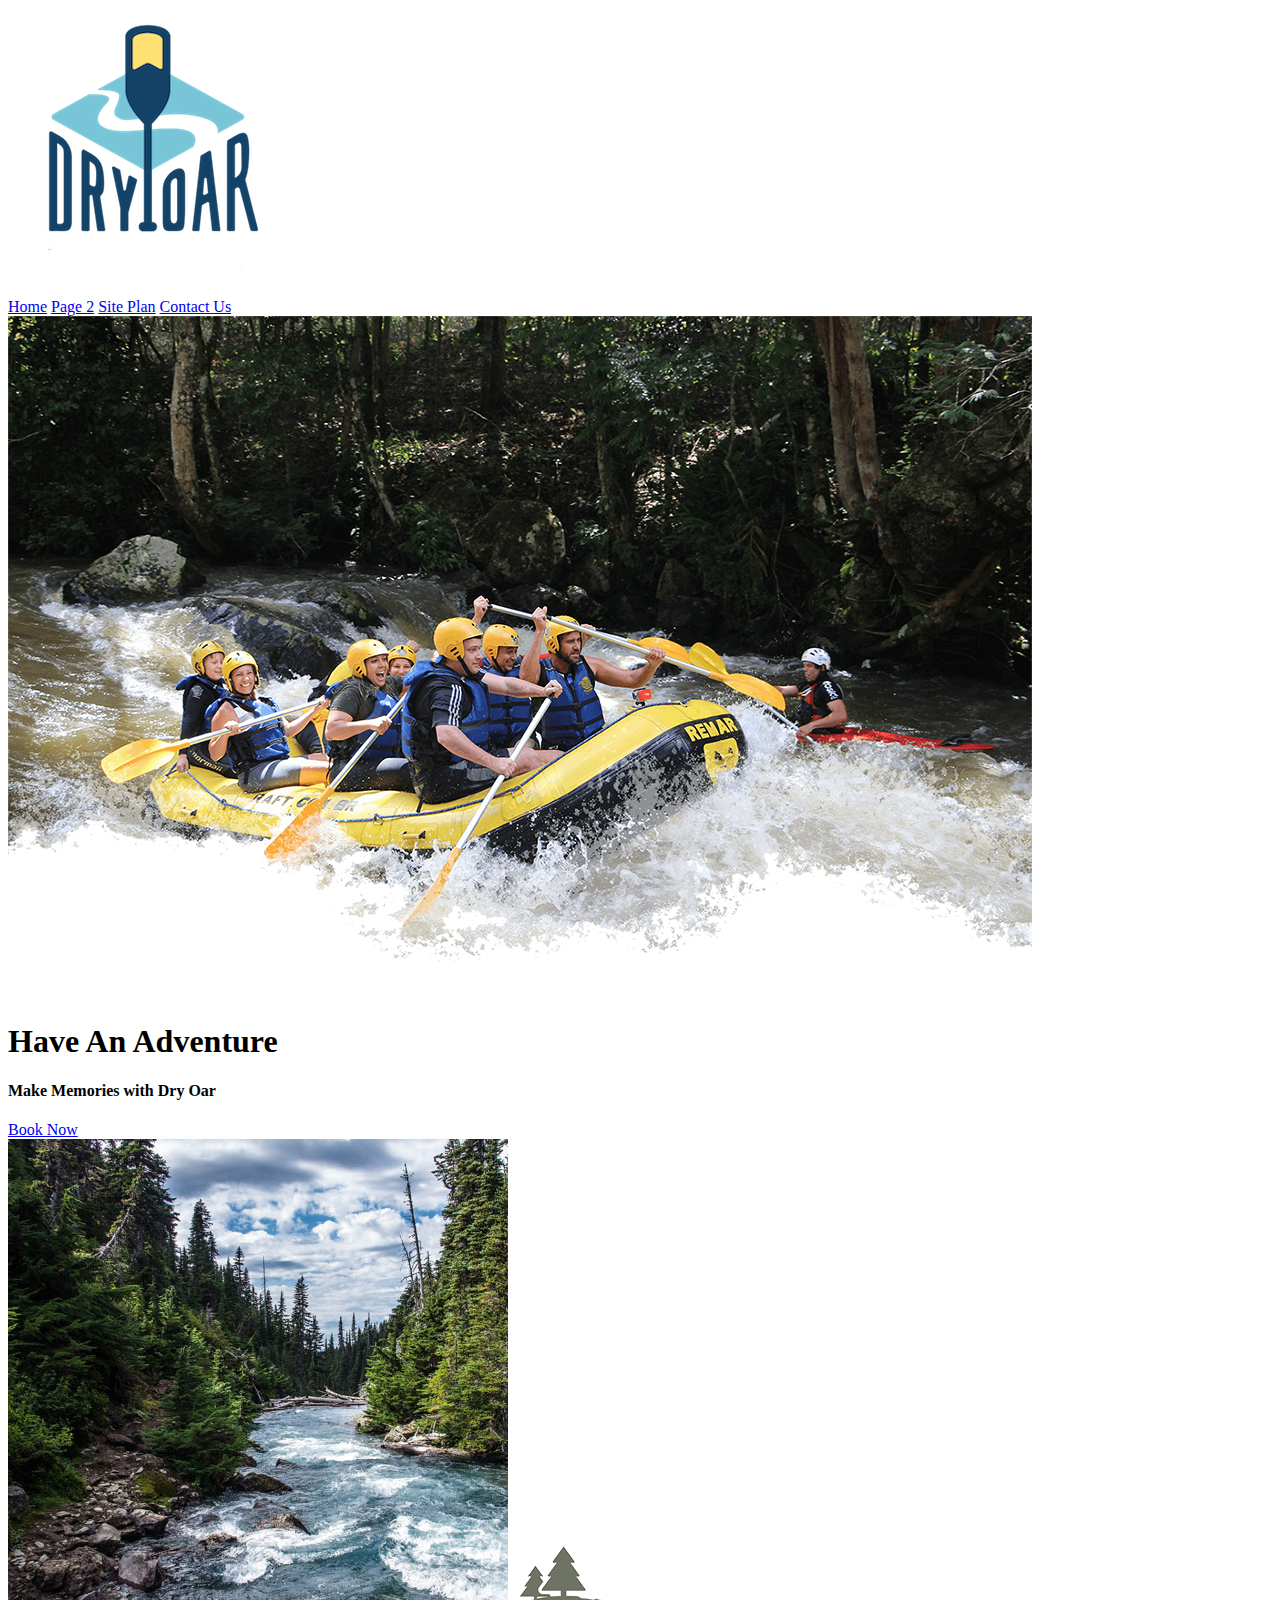
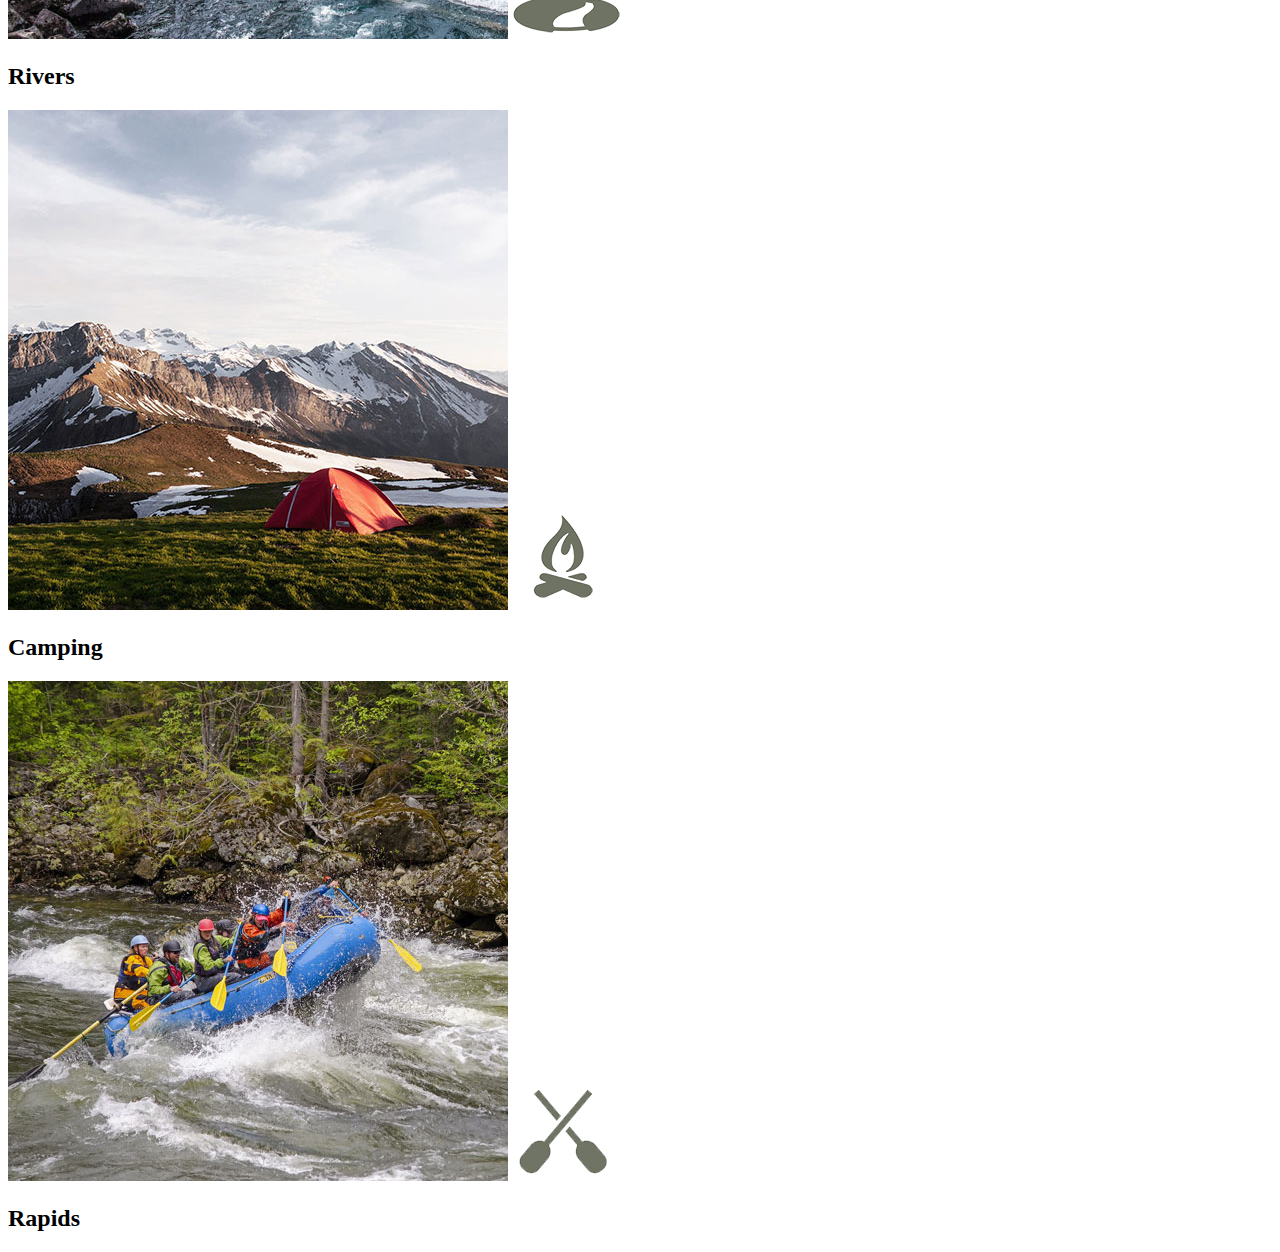
==== wwr/index.html @ 095ad3c3 "added photos" ====
<!DOCTYPE html>
<html lang="en">
<head>
    <meta charset="UTF-8">
    <meta http-equiv="X-UA-Compatible" content="IE=edge">
    <meta name="viewport" content="width=device-width, initial-scale=1.0">
    <title>Whitewater Rafting Vacations | Dry Oar | Home</title>
</head>
<body>
    <header>
        <a id="logo_link" href="index.html">
            <img class="logo" src="images/logo.png" alt="Dry Oar Logo">
        </a>
        <nav>
            <a href="index.html">Home</a>
            <a href="#">Page 2</a>
            <a href="site-plan-rafting.html">Site Plan</a>
            <a href="contactus.html">Contact Us</a>
        </nav>
    </header>
    <div id="hero">
        <div id="hero-box">
            <img id="hero-img" src="images/hero.png" alt="People enjoying white water rafting">
        </div>
        <section id="hero-msg">
            <h1 class="home-title">Have An Adventure</h1>
            <h4>Make Memories with Dry Oar </h4>
            <div class='button-box'>
                <a class='book' href="contactus.html">Book Now</a>
            </div>
        </section>
    </div>
    <main class="home-grid">
        <section class="rivers-card">
            <img class="card-img" src="images/rivers.jpg" alt="river in forest">
            <img class="icon" src="images/river_icon.png" alt="river icon">
            <h2>Rivers</h2>
        </section>
        <section class="camping-card">
            <img class="card-img" src="images/camping.jpg" alt="tent in mountains">
            <img class="icon" src="images/fire_icon.png" alt="fire icon">
            <h2>Camping</h2>
        </section>
        <section class="rapids-card">
            <img class="card-img" src="images/rapids.jpg" alt="rafting boat">
            <img class="icon" src="images/oars.png" alt="oars icon">
            <h2>Rapids</h2>
        </section>
    </main>       
</body>
</html>
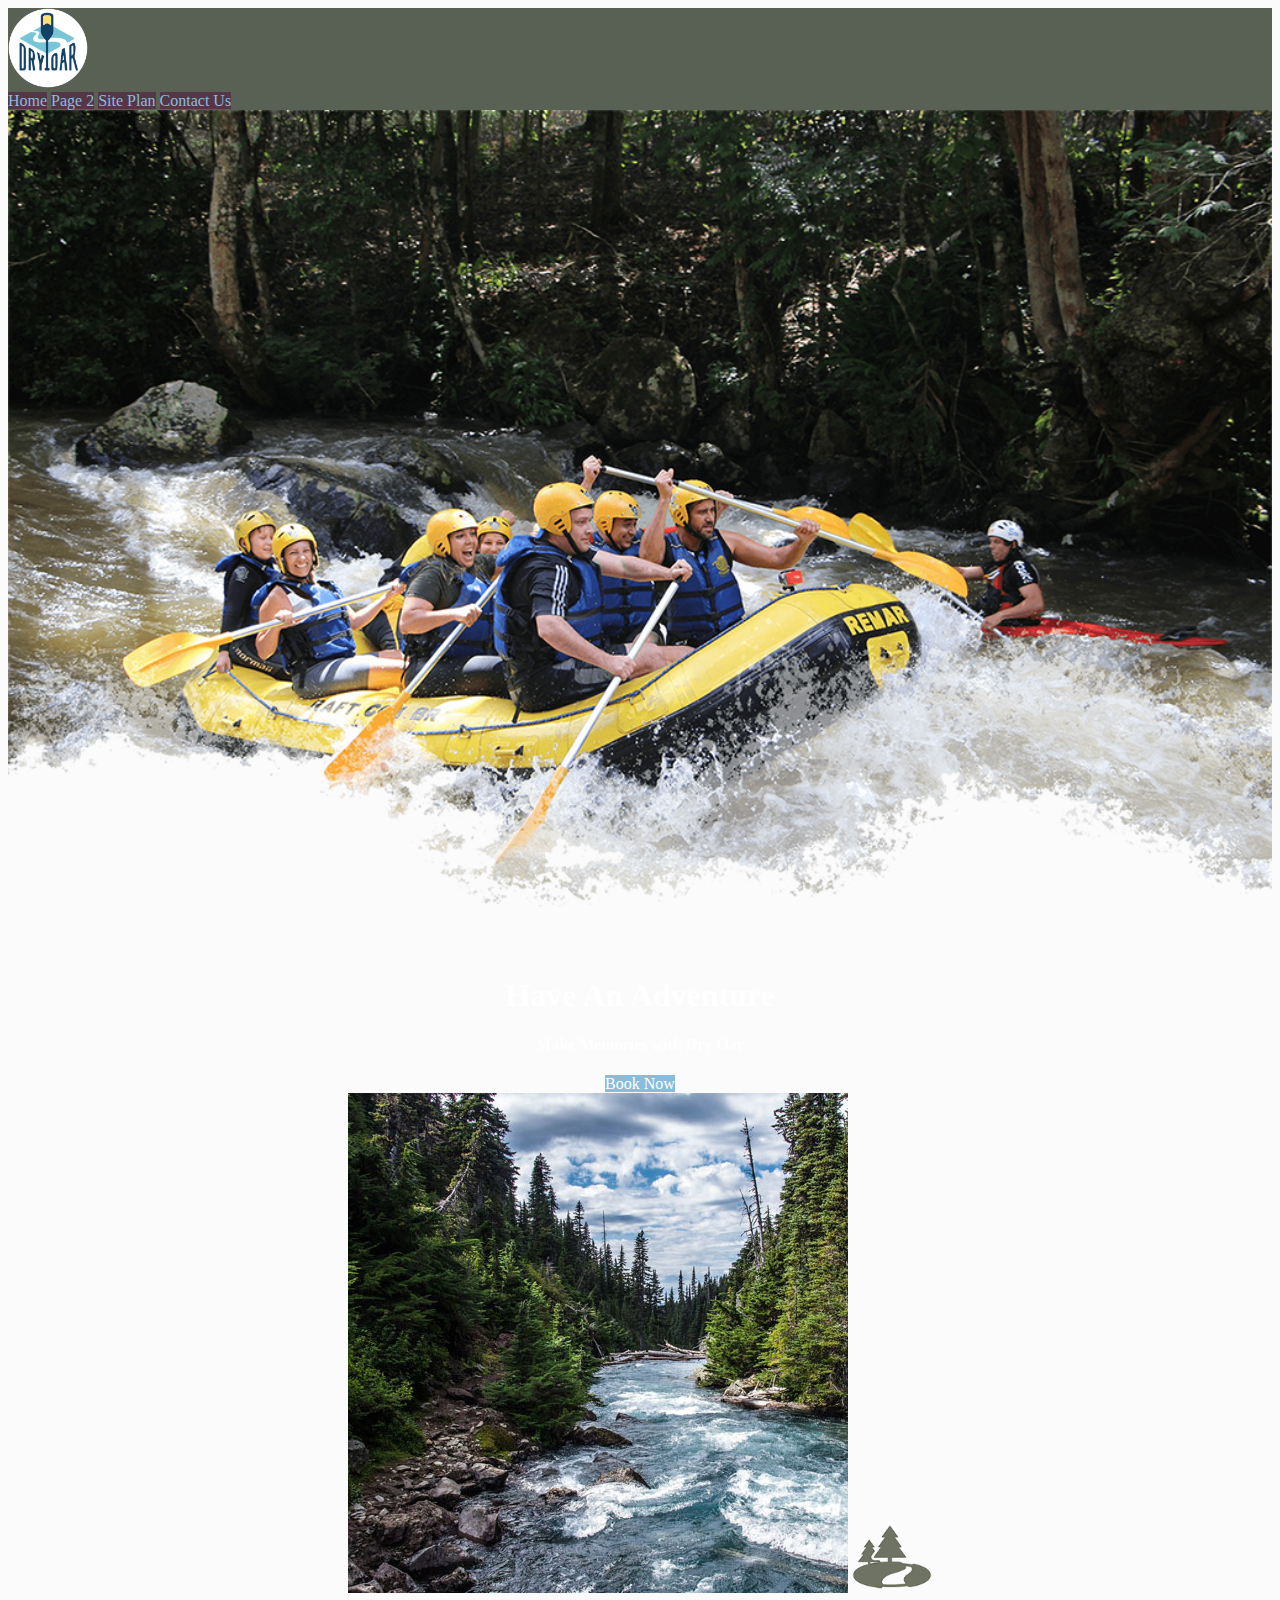
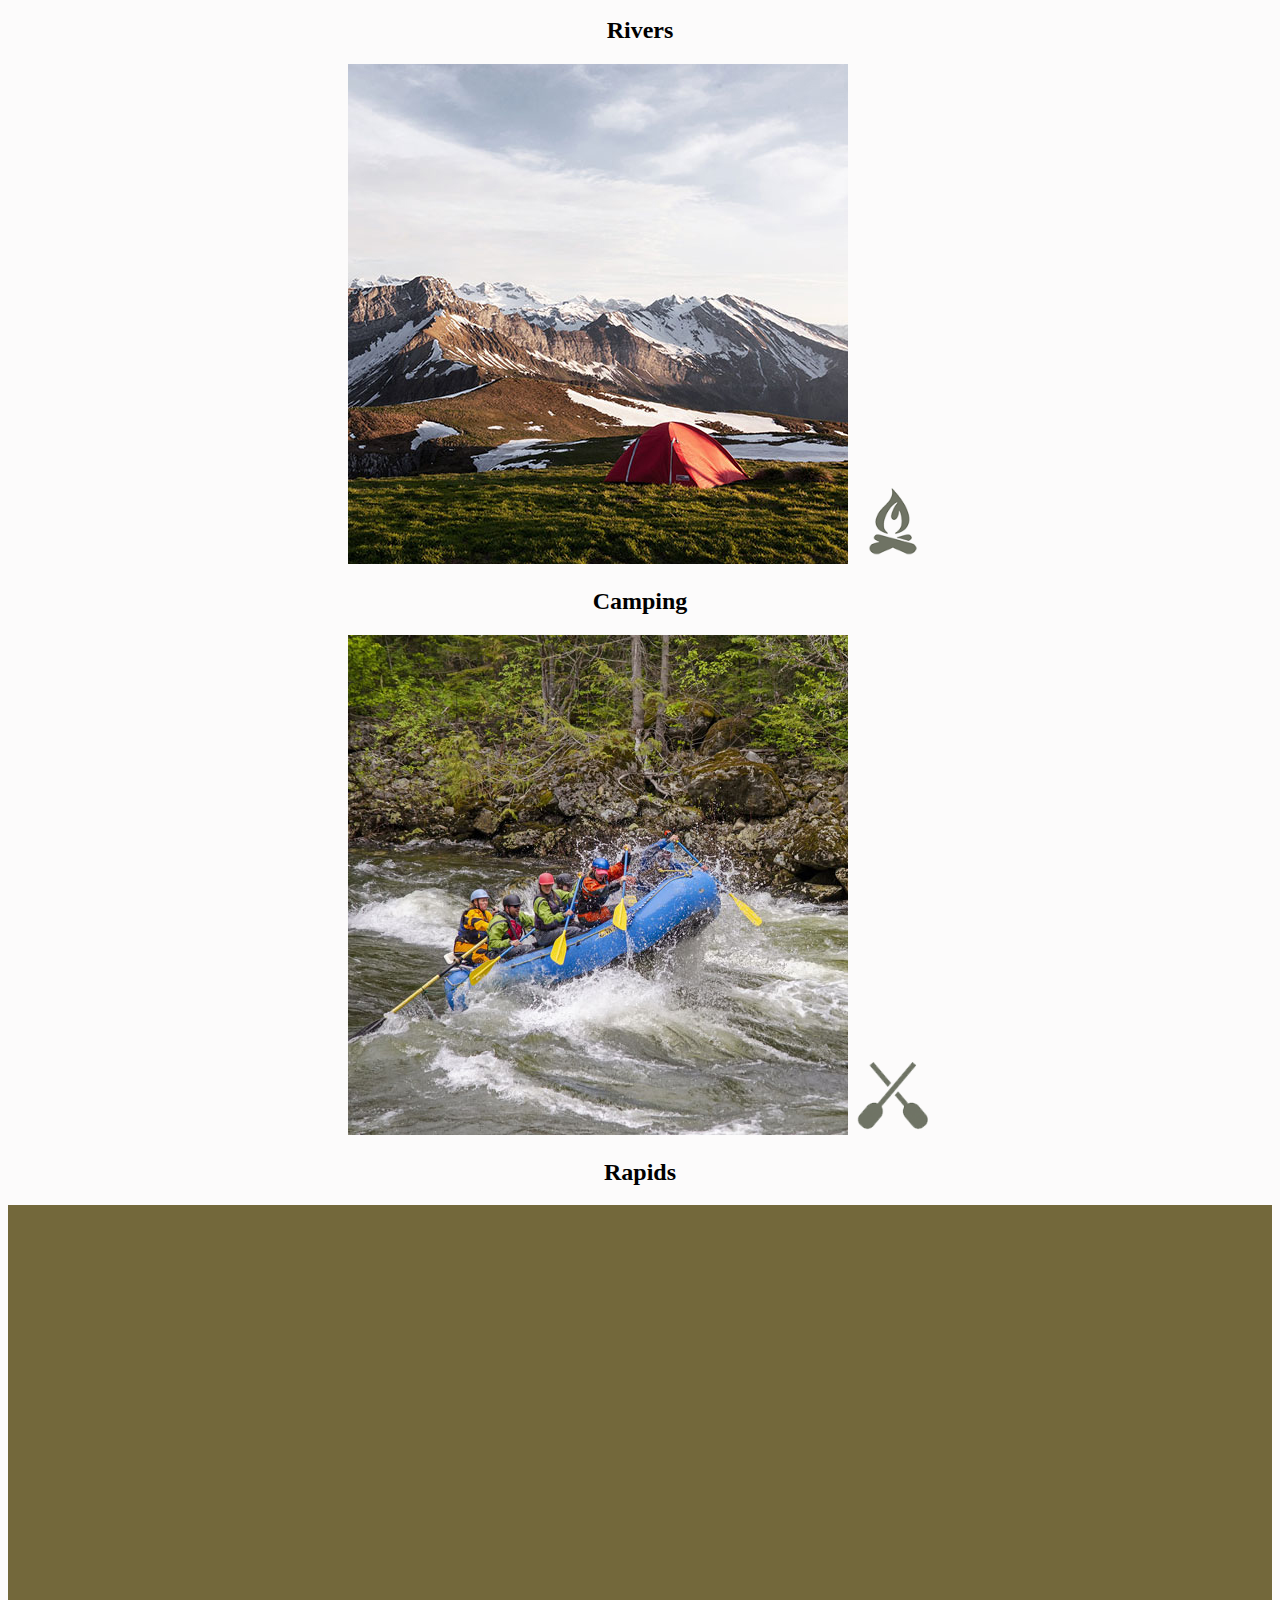
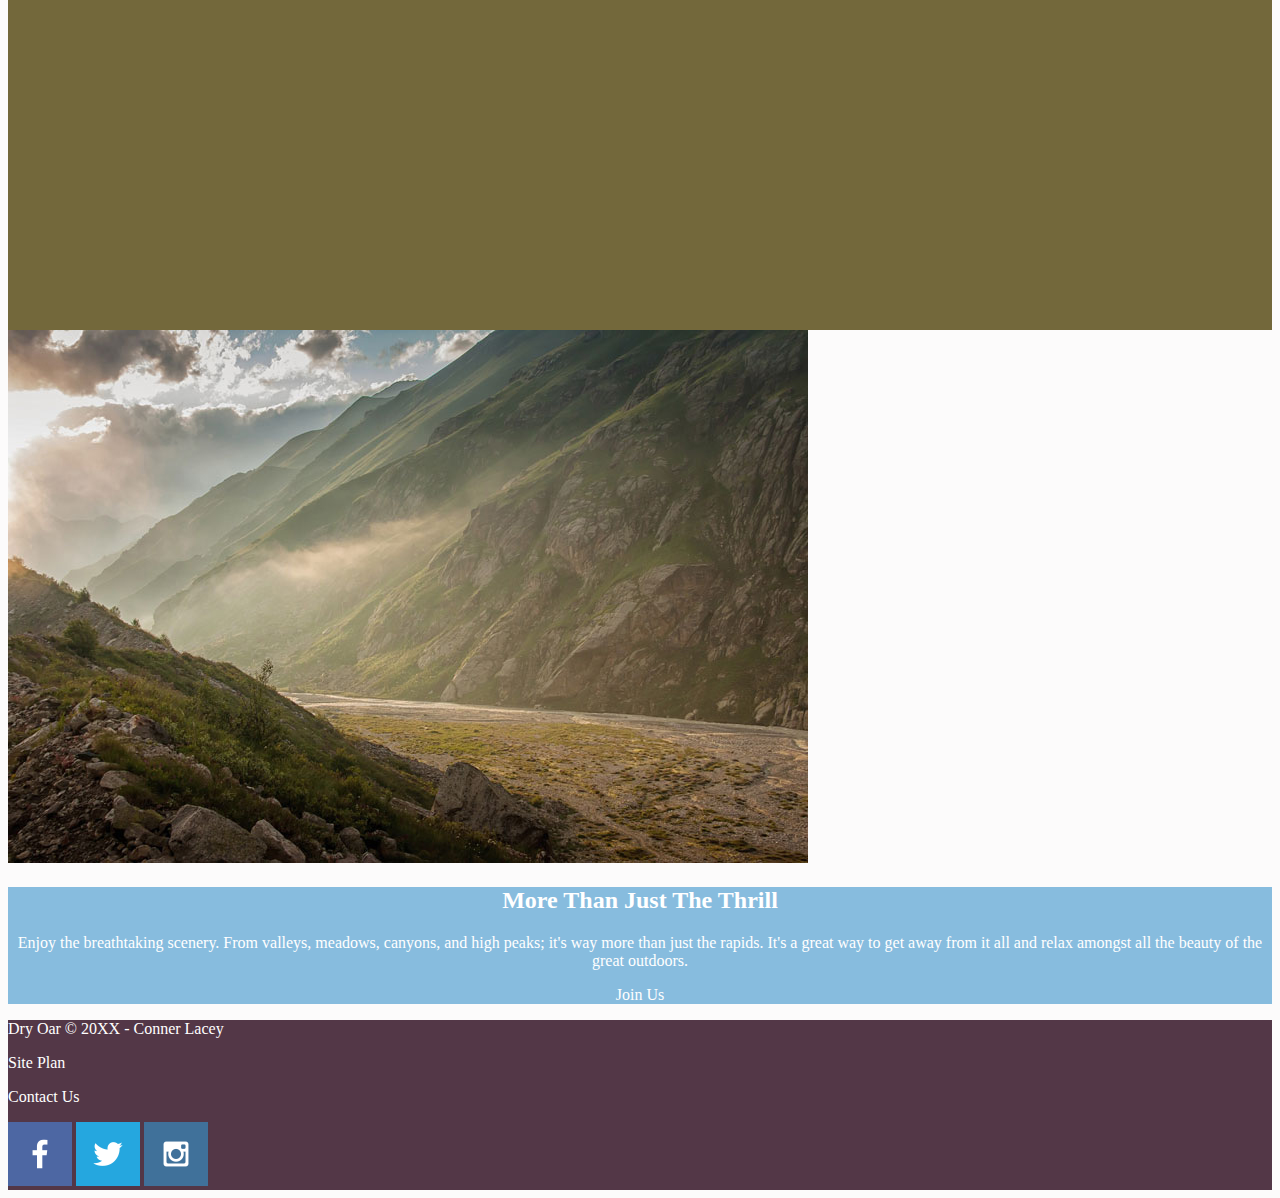
==== commit fda2396e: "week 4 assignment" ====
--- a/wwr/index.html
+++ b/wwr/index.html
@@ -4,48 +4,76 @@
     <meta charset="UTF-8">
     <meta http-equiv="X-UA-Compatible" content="IE=edge">
     <meta name="viewport" content="width=device-width, initial-scale=1.0">
+    <link rel="stylesheet" href="styles/style.css">
     <title>Whitewater Rafting Vacations | Dry Oar | Home</title>
 </head>
 <body>
-    <header>
-        <a id="logo_link" href="index.html">
-            <img class="logo" src="images/logo.png" alt="Dry Oar Logo">
+    <div id="container">
+        <header>
+            <a id="logo_link" href="index.html">
+                <img class="logo" src="images/logo.png" alt="Dry Oar Logo">
+            </a>
+            <nav>
+                <a href="index.html">Home</a>
+                <a href="#">Page 2</a>
+                <a href="site-plan-rafting.html">Site Plan</a>
+                <a href="contactus.html">Contact Us</a>
+            </nav>
+        </header>
+        <div id="hero">
+            <div id="hero-box">
+                <img id="hero-img" src="images/hero.png" alt="People enjoying white water rafting">
+            </div>
+            <section id="hero-msg">
+                <h1 class="home-title">Have An Adventure</h1>
+                <h4>Make Memories with Dry Oar </h4>
+                <div class='button-box'>
+                    <a class='book' href="contactus.html">Book Now</a>
+                </div>
+            </section>
+        </div>
+        <main class="home-grid">
+            <section class="rivers-card">
+                <img class="card-img" src="images/rivers.jpg" alt="river in forest">
+                <img class="icon" src="images/river_icon.png" alt="river icon">
+                <h2>Rivers</h2>
+            </section>
+            <section class="camping-card">
+                <img class="card-img" src="images/camping.jpg" alt="tent in mountains">
+                <img class="icon" src="images/fire_icon.png" alt="fire icon">
+                <h2>Camping</h2>
+            </section>
+            <section class="rapids-card">
+                <img class="card-img" src="images/rapids.jpg" alt="rafting boat">
+                <img class="icon" src="images/oars.png" alt="oars icon">
+                <h2>Rapids</h2>
+            </section>
+            <div id="background"></div>
+            <img class="mountains" src="images/mountains.jpg" alt="Misty mountains">
+            <section class="msg">
+                <h2>More Than Just The Thrill</h2>
+                <p>Enjoy the breathtaking scenery. From valleys, meadows, canyons, and high peaks; it's way more than just the rapids. It's a great way to get away from it all and relax amongst all the beauty of the great outdoors.</p>
+                <a class='join' href="rivers.html">Join Us</a>
+            </section>
+        </main>       
+    </div>
+</body>
+<footer>
+    <p>Dry Oar &copy; 20XX - Conner Lacey</p>
+    <p><a href="site-plan-rafting.html">Site Plan</a></p>
+    <p><a href="contactus.html">Contact Us</a></p>
+    <div class="social">
+        <a href="https://facebook.com">
+            <img src="images/facebook.png" alt="fb icon">
         </a>
-        <nav>
-            <a href="index.html">Home</a>
-            <a href="#">Page 2</a>
-            <a href="site-plan-rafting.html">Site Plan</a>
-            <a href="contactus.html">Contact Us</a>
-        </nav>
-    </header>
-    <div id="hero">
-        <div id="hero-box">
-            <img id="hero-img" src="images/hero.png" alt="People enjoying white water rafting">
-        </div>
-        <section id="hero-msg">
-            <h1 class="home-title">Have An Adventure</h1>
-            <h4>Make Memories with Dry Oar </h4>
-            <div class='button-box'>
-                <a class='book' href="contactus.html">Book Now</a>
-            </div>
-        </section>
+        <a href="https://twitter.com">
+            <img src="images/twitter.png" alt="twitter icon">
+        </a>
+        <a href="https://instagram.com">
+            <img src="images/instagram.png" alt="instagram icon">
+        </a>
     </div>
-    <main class="home-grid">
-        <section class="rivers-card">
-            <img class="card-img" src="images/rivers.jpg" alt="river in forest">
-            <img class="icon" src="images/river_icon.png" alt="river icon">
-            <h2>Rivers</h2>
-        </section>
-        <section class="camping-card">
-            <img class="card-img" src="images/camping.jpg" alt="tent in mountains">
-            <img class="icon" src="images/fire_icon.png" alt="fire icon">
-            <h2>Camping</h2>
-        </section>
-        <section class="rapids-card">
-            <img class="card-img" src="images/rapids.jpg" alt="rafting boat">
-            <img class="icon" src="images/oars.png" alt="oars icon">
-            <h2>Rapids</h2>
-        </section>
-    </main>       
-</body>
-</html>+</footer>
+</html>
+
+
--- a/wwr/styles/style.css
+++ b/wwr/styles/style.css
@@ -0,0 +1,126 @@
+#container {
+    max-width: 1600px; /* or any desired maximum width */
+    margin: 0 auto; /* centers the container */
+}
+nav a {
+    text-align: center;
+}
+
+#hero-msg h1, #hero-msg h4 {
+    text-align: center;
+}
+
+.button-box {
+    text-align: center;
+}
+
+main section {
+    text-align: center;
+}
+#background {
+    height: 725px;
+}
+:root {
+    --primary-color: #87BCDE;
+    --secondary-color: #533747;
+    --accent1-color: #73683B;
+    --accent2-color: #E2C044;
+    --heading-font: "Jaro";
+    --paragraph-font: "Roboto Condensed";
+    --headline-color-on-white: #87BCDE;
+    --headline-color-on-color: white;
+    --paragraph-color-on-white: #87BCDE;
+    --paragraph-color-on-color: white;
+    --paragraph-background-color: #87BCDE;
+    --nav-link-color: #87BCDE;
+    --nav-background-color: #533747;
+    --nav-hover-link-color: #E2C044;
+    --nav-hover-background-color: #396E94;
+}
+
+body {
+    background-color: #fcfbfb; /* Light shade of white */
+    font-family: var(--paragraph-font);
+}
+
+header {
+    background-color: rgba(20, 30, 13, 0.7); /* Semi-transparent dark color */
+}
+
+nav a {
+    color: var(--nav-link-color); /* 87BCDE */
+    background-color: var(--nav-background-color); /* 533747 */
+    text-decoration: none; /* Remove underline */
+    text-align: center;
+}
+
+nav a:hover {
+    background-color: var(--nav-hover-background-color); /* 396E94 */
+    color: var(--nav-hover-link-color); /* E2C044 */
+    text-decoration: underline; /* Add underline on hover */
+}
+
+.home-title {
+    color: var(--headline-color-on-color); /* white */
+}
+
+h4 {
+    color: var(--headline-color-on-color); /* white */
+}
+
+.book, .join {
+    background-color: var(--primary-color); /* 87BCDE */
+    color: var(--headline-color-on-color); /* white */
+    text-decoration: none; /* Remove underline */
+}
+
+.book:hover, .join:hover {
+    background-color: var(--secondary-color); /* 533747 */
+    color: var(--headline-color-on-color); /* white */
+    text-decoration: underline; /* Add underline on hover */
+}
+
+#background {
+    background-color: var(--accent1-color); /* 73683B */
+    height: 725px;
+}
+
+.msg {
+    background-color: var(--primary-color); /* 87BCDE */
+}
+
+.msg h2 {
+    color: var(--headline-color-on-color); /* white */
+}
+
+.msg p {
+    color: var(--paragraph-color-on-color); /* white */
+}
+
+footer {
+    background-color: var(--secondary-color); /* 533747 */
+    color: var(--headline-color-on-color); /* white */
+}
+
+footer a {
+    color: var(--headline-color-on-color); /* white */
+    text-decoration: none; /* Remove underline */
+    text-decoration: none;
+}
+
+footer a:hover {
+    color: var(--nav-hover-link-color); /* E2C044 */
+    text-decoration: underline; /* Add underline on hover */
+}
+
+.logo {
+    width: 80px;
+}
+
+.icon {
+    width: 80px;
+}
+
+#hero-img {
+    width: 100%;
+}
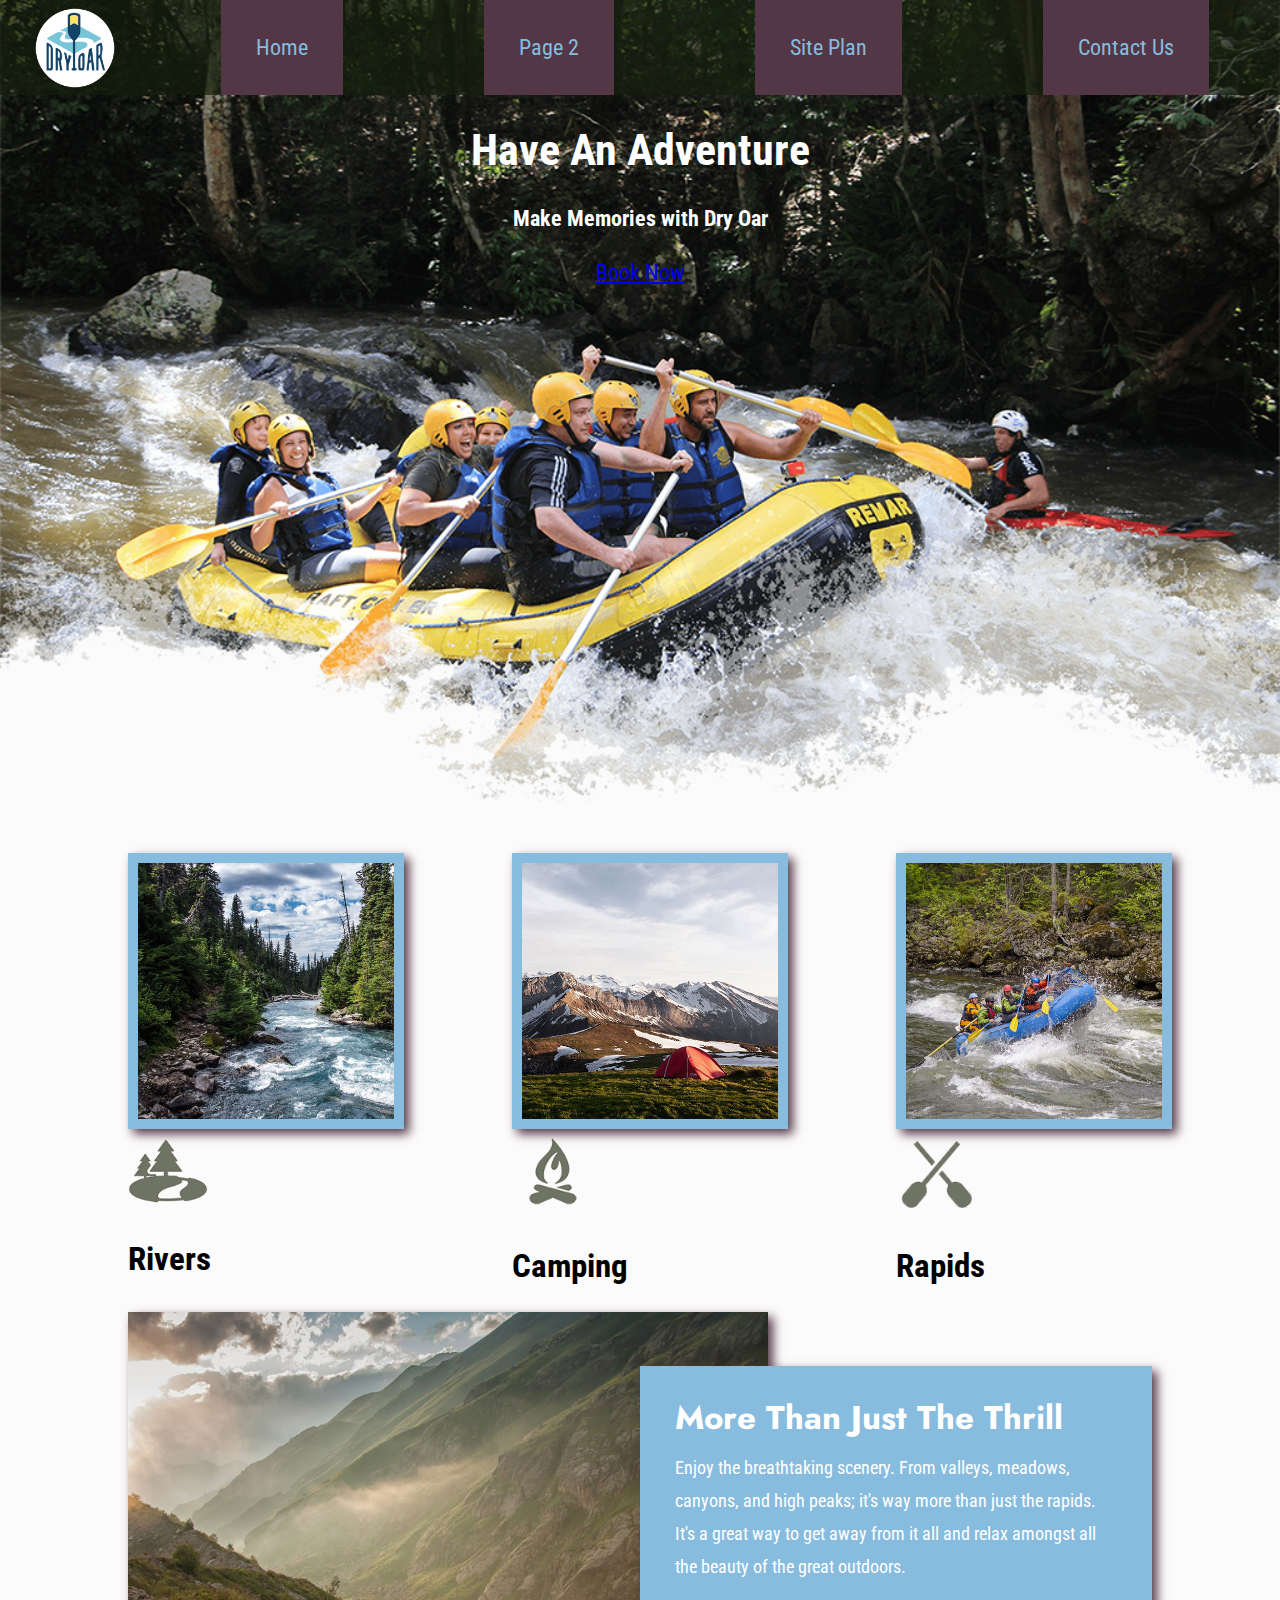
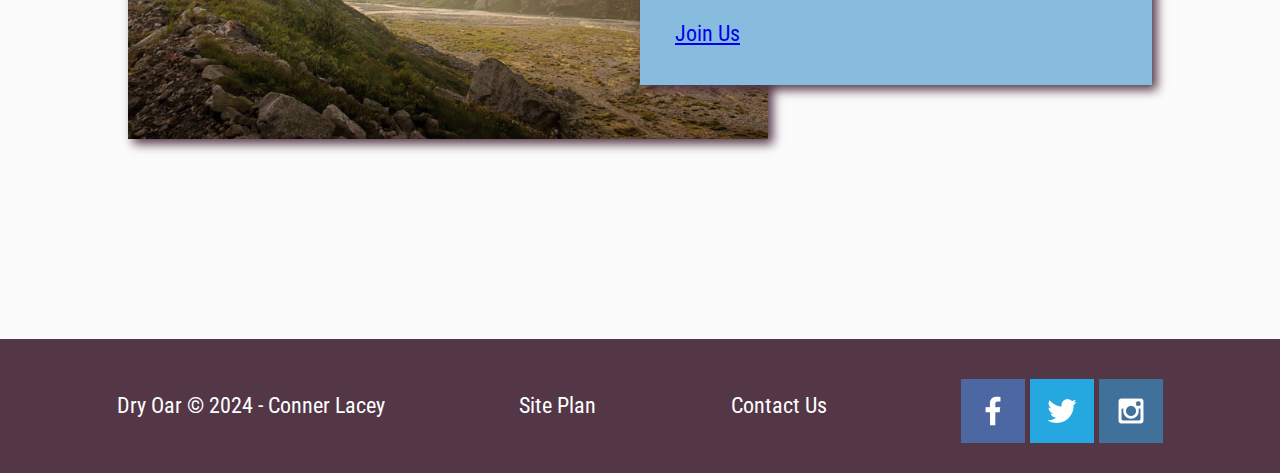
==== commit a0b6cc85: "Week 7" ====
--- a/wwr/index.html
+++ b/wwr/index.html
@@ -26,11 +26,12 @@
             </div>
             <section id="hero-msg">
                 <h1 class="home-title">Have An Adventure</h1>
-                <h4>Make Memories with Dry Oar </h4>
-                <div class='button-box'>
-                    <a class='book' href="contactus.html">Book Now</a>
+                <h4>Make Memories with Dry Oar</h4>
+                <div class="button-box">
+                    <a class="book" href="rates.html">Book Now</a>
                 </div>
             </section>
+        </div>
         </div>
         <main class="home-grid">
             <section class="rivers-card">
@@ -53,23 +54,23 @@
             <section class="msg">
                 <h2>More Than Just The Thrill</h2>
                 <p>Enjoy the breathtaking scenery. From valleys, meadows, canyons, and high peaks; it's way more than just the rapids. It's a great way to get away from it all and relax amongst all the beauty of the great outdoors.</p>
-                <a class='join' href="rivers.html">Join Us</a>
+                <a class="join" href="rivers.html">Join Us</a>
             </section>
-        </main>       
+        </main>              
     </div>
 </body>
 <footer>
-    <p>Dry Oar &copy; 20XX - Conner Lacey</p>
+    <p>Dry Oar &copy; 2024 - Conner Lacey</p>
     <p><a href="site-plan-rafting.html">Site Plan</a></p>
     <p><a href="contactus.html">Contact Us</a></p>
     <div class="social">
-        <a href="https://facebook.com">
+        <a href="https://facebook.com" target="_blank">
             <img src="images/facebook.png" alt="fb icon">
         </a>
-        <a href="https://twitter.com">
+        <a href="https://twitter.com" target="_blank">
             <img src="images/twitter.png" alt="twitter icon">
         </a>
-        <a href="https://instagram.com">
+        <a href="https://instagram.com" target="_blank">
             <img src="images/instagram.png" alt="instagram icon">
         </a>
     </div>
--- a/wwr/styles/style.css
+++ b/wwr/styles/style.css
@@ -1,32 +1,13 @@
-#container {
-    max-width: 1600px; /* or any desired maximum width */
-    margin: 0 auto; /* centers the container */
-}
-nav a {
-    text-align: center;
-}
-
-#hero-msg h1, #hero-msg h4 {
-    text-align: center;
-}
-
-.button-box {
-    text-align: center;
-}
-
-main section {
-    text-align: center;
-}
-#background {
-    height: 725px;
-}
+@import url('https://fonts.googleapis.com/css2?family=Jost:wght@400;700&display=swap');
+@import url('https://fonts.googleapis.com/css2?family=Roboto+Condensed:wght@400;700&display=swap');
+
 :root {
     --primary-color: #87BCDE;
     --secondary-color: #533747;
     --accent1-color: #73683B;
     --accent2-color: #E2C044;
-    --heading-font: "Jaro";
-    --paragraph-font: "Roboto Condensed";
+    --heading-font: "Jost", Arial, sans-serif;
+    --paragraph-font: "Roboto Condensed", Arial, sans-serif;
     --headline-color-on-white: #87BCDE;
     --headline-color-on-color: white;
     --paragraph-color-on-white: #87BCDE;
@@ -40,11 +21,33 @@
 
 body {
     background-color: #fcfbfb; /* Light shade of white */
-    font-family: var(--paragraph-font);
+    font-family: var(--paragraph-font); /* Roboto Condensed */
+    font-size: 22px; /* Increase default font size */
+    margin: 0; /* Reset margin */
+    padding: 0; /* Reset padding */
+}
+
+#container {
+    max-width: 1600px; /* or any desired maximum width */
+    margin: 0 auto; /* centers the container */
 }
 
 header {
+    display: grid;
+    grid-template-columns: 150px auto;
     background-color: rgba(20, 30, 13, 0.7); /* Semi-transparent dark color */
+}
+
+#logo_link {
+    padding-top: 5px;
+    justify-self: center;
+    align-self: center;
+}
+
+nav {
+    display: flex;
+    justify-content: space-around;
+    align-items: center; /* Ensure the nav links are centered vertically */
 }
 
 nav a {
@@ -52,6 +55,7 @@
     background-color: var(--nav-background-color); /* 533747 */
     text-decoration: none; /* Remove underline */
     text-align: center;
+    padding: 35px; /* Add padding */
 }
 
 nav a:hover {
@@ -60,52 +64,114 @@
     text-decoration: underline; /* Add underline on hover */
 }
 
-.home-title {
-    color: var(--headline-color-on-color); /* white */
-}
-
-h4 {
-    color: var(--headline-color-on-color); /* white */
-}
-
-.book, .join {
+#hero {
+    display: grid;
+    grid-template-columns: 1fr 3fr 1fr;
+    margin-top: -100px; /* Overlap with the navigation */
+}
+
+#hero-box {
+    grid-column: 1/4;
+    grid-row: 1/3;
+    z-index: -1; /* Send back a layer on the z-axis */
+}
+
+#hero-msg {
+    grid-column: 2/3;
+    grid-row: 1/2;
+    margin-top: 100px; /* Push text and button down */
+}
+
+#hero-msg h1, #hero-msg h4 {
+    text-align: center;
+    color: white; /* Ensure text is readable over the image */
+}
+
+.button-box {
+    text-align: center;
+    color:#6f7364
+}
+
+main.home-grid {
+    display: grid;
+    grid-template-columns: repeat(10, 1fr); /* 10 equal columns */
+}
+
+.card-img, .mountains {
+    width: 100%; /* Ensure images take up full width of their grid area */
+}
+
+.card-img {
+    border: 10px solid var(--primary-color); /* Use primary color for border */
+    transition: transform 0.5s;
+    box-shadow: 5px 5px 10px #533747; /* Use secondary color for shadow */
+}
+
+.card-img:hover {
+    opacity: 0.6;
+    transform: scale(1.1);
+}
+
+.rivers-card {
+    grid-column: 2/4; /* Columns 2 to 4 */
+    grid-row: 2/3; /* Rows 2 to 3 */
+}
+
+.camping-card {
+    grid-column: 5/7; /* Columns 5 to 7 */
+    grid-row: 2/3; /* Rows 2 to 3 */
+}
+
+.rapids-card {
+    grid-column: 8/10; /* Columns 8 to 10 */
+    grid-row: 2/3; /* Rows 2 to 3 */
+}
+
+#background {
+    grid-column: 1/11; /* Columns 1 to 11 */
+    grid-row: 4/9; /* Rows 4 to 9 */
+}
+
+.mountains {
+    grid-column: 2/7; /* Columns 2 to 7 */
+    grid-row: 5/8; /* Rows 5 to 8 */
+    box-shadow: 5px 5px 10px #533747; /* Use secondary color for shadow */
+}
+
+.msg {
+    grid-column: 6/10; /* Columns 6 to 10 */
+    grid-row: 6/7; /* Rows 6 to 7 */
     background-color: var(--primary-color); /* 87BCDE */
-    color: var(--headline-color-on-color); /* white */
-    text-decoration: none; /* Remove underline */
-}
-
-.book:hover, .join:hover {
-    background-color: var(--secondary-color); /* 533747 */
-    color: var(--headline-color-on-color); /* white */
-    text-decoration: underline; /* Add underline on hover */
-}
-
-#background {
-    background-color: var(--accent1-color); /* 73683B */
-    height: 725px;
-}
-
-.msg {
-    background-color: var(--primary-color); /* 87BCDE */
+    line-height: 1.5em; /* Increase line height */
+    padding: 35px; /* Add padding */
+    box-shadow: 5px 5px 10px #533747; /* Use secondary color for shadow */
 }
 
 .msg h2 {
     color: var(--headline-color-on-color); /* white */
+    font-family: var(--heading-font); /* Jost */
+    margin: 0; /* Reset margin */
 }
 
 .msg p {
     color: var(--paragraph-color-on-color); /* white */
+    font-size: 0.8em; /* Set font size to 0.8em */
+    padding-bottom: 15px; /* Add padding */
 }
 
 footer {
     background-color: var(--secondary-color); /* 533747 */
     color: var(--headline-color-on-color); /* white */
+    padding: 25px 50px; /* Add padding */
+    margin-top: 200px; /* Add margin */
+    display: flex;
+    justify-content: space-around;
+    align-items: center;
 }
 
 footer a {
     color: var(--headline-color-on-color); /* white */
     text-decoration: none; /* Remove underline */
-    text-decoration: none;
 }
 
 footer a:hover {
@@ -113,6 +179,10 @@
     text-decoration: underline; /* Add underline on hover */
 }
 
+footer .social img {
+    padding-top: 15px; /* Add padding */
+}
+
 .logo {
     width: 80px;
 }
@@ -124,3 +194,48 @@
 #hero-img {
     width: 100%;
 }
+
+/* Responsive Design with Media Query */
+@media screen and (max-width: 900px) {
+    #hero, .home-grid {
+        display: block;
+        height: auto;
+    }
+    nav, footer {
+        flex-direction: column;
+    }
+    nav a {
+        display: block;
+        padding: 15px;
+    }
+    #hero {
+        margin-top: 0;
+    }
+    #hero-msg {
+        margin-top: 0;
+    }
+    #hero-msg h4 {
+        display: none;
+    }
+    #hero-msg h1 {
+        color: #6f7364;
+    }
+    .home-title {
+        font-size: 25px;
+    }
+    .rivers-card, .camping-card, .rapids-card { 
+        margin: 50px auto;
+        width: 60%;
+    }
+    #background {
+        display: none;
+    }
+    .mountains, .msg {
+        width: 80%;
+        display: block;
+        margin: 0 auto;
+    }
+    footer {
+        margin-top: 25px;
+    }
+}
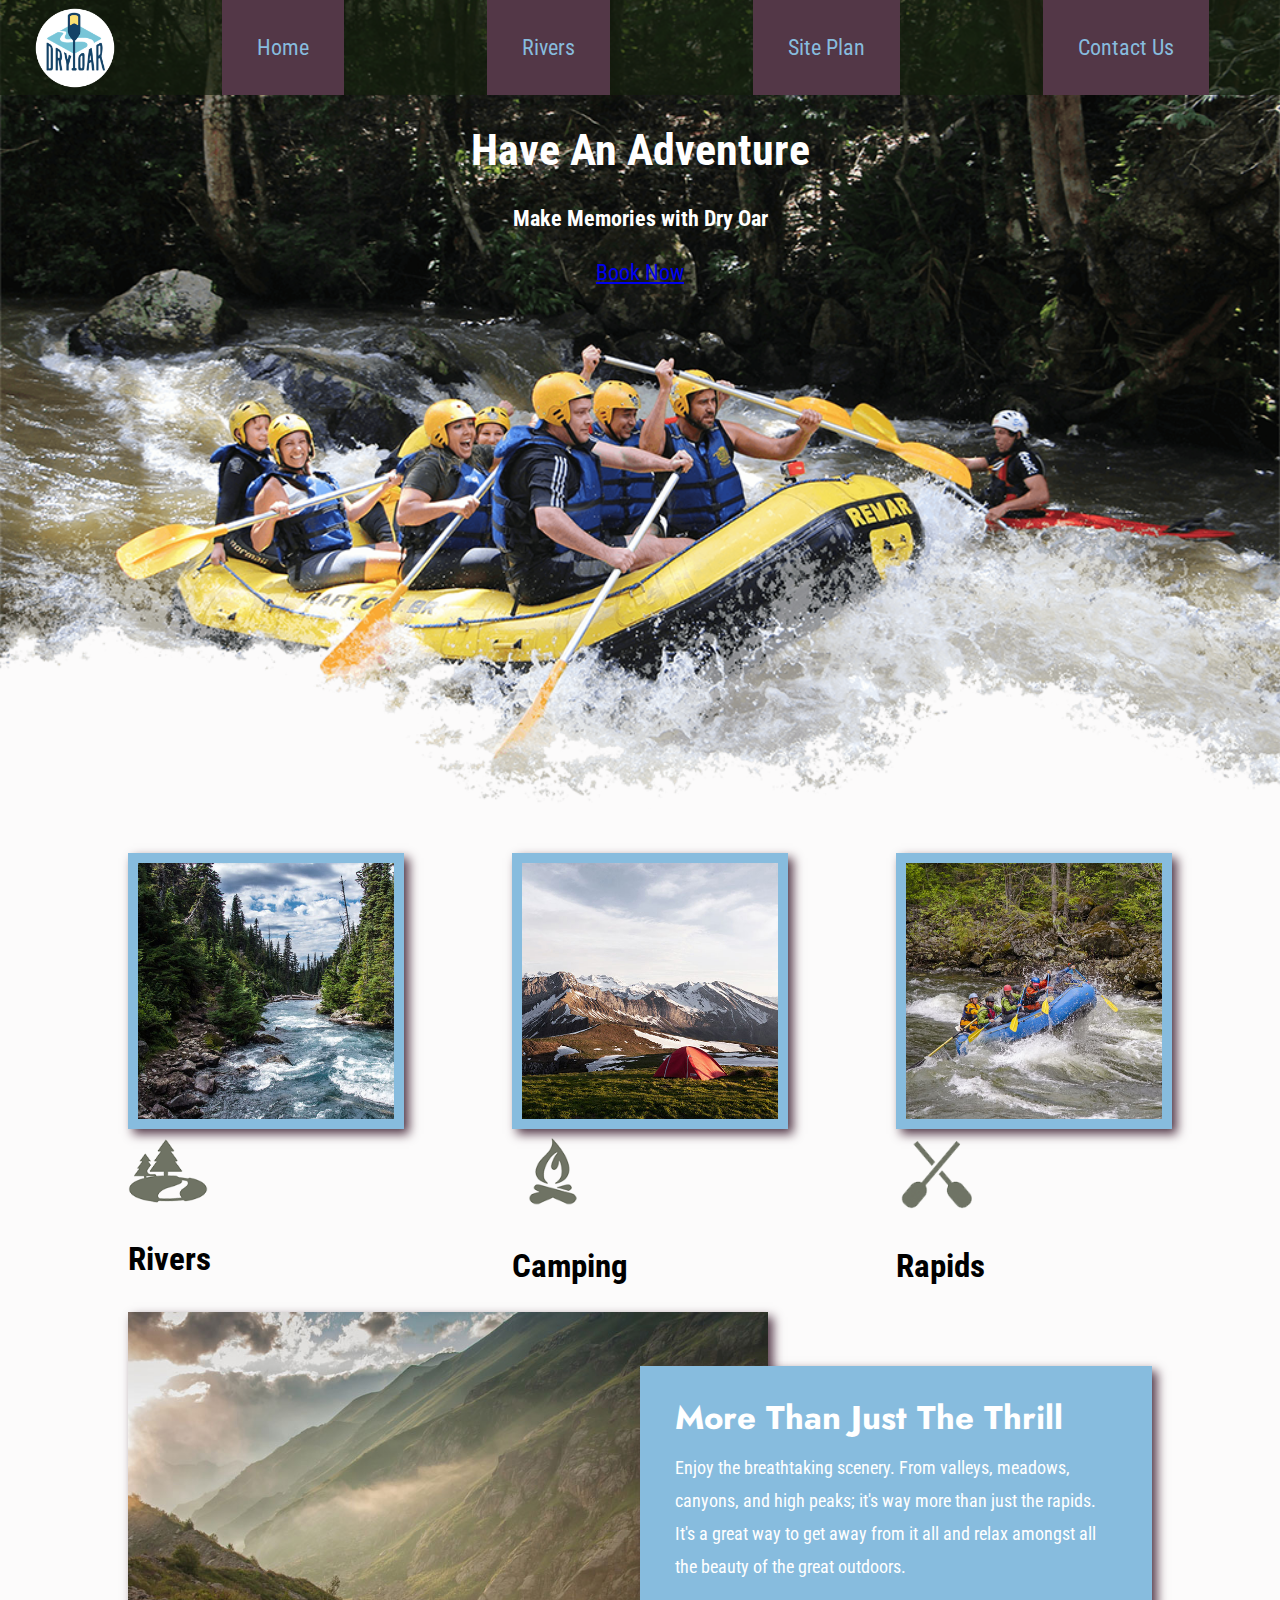
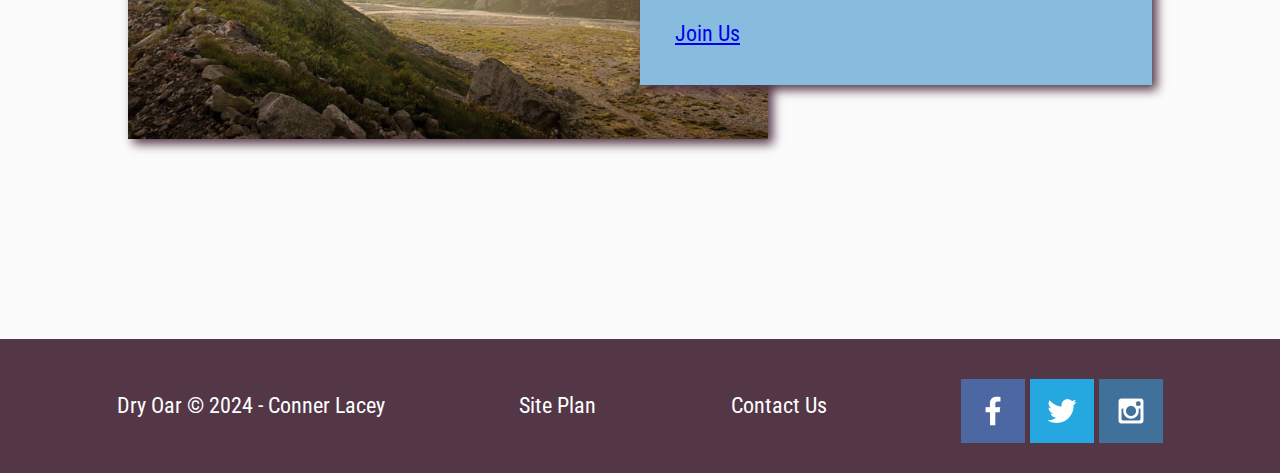
==== commit dc4881fa: "fixed photos and page#" ====
--- a/wwr/index.html
+++ b/wwr/index.html
@@ -15,7 +15,7 @@
             </a>
             <nav>
                 <a href="index.html">Home</a>
-                <a href="#">Page 2</a>
+                <a href="page2.html">Rivers</a>
                 <a href="site-plan-rafting.html">Site Plan</a>
                 <a href="contactus.html">Contact Us</a>
             </nav>
--- a/wwr/styles/style.css
+++ b/wwr/styles/style.css
@@ -239,3 +239,40 @@
         margin-top: 25px;
     }
 }
+
+/* Existing CSS rules */
+
+/* Rivers Page Styles */
+.rivers-grid {
+    display: grid;
+    grid-template-columns: 1fr;
+    gap: 20px;
+    padding: 20px;
+}
+
+.river {
+    background-color: #f9f9f9;
+    padding: 20px;
+    border-radius: 5px;
+    box-shadow: 5px 5px 10px rgba(0, 0, 0, 0.1);
+    text-align: center; /* Centering content */
+}
+
+.river-img {
+    max-width: 100%;
+    height: auto;
+    border-radius: 5px;
+    box-shadow: 5px 5px 10px rgba(0, 0, 0, 0.1);
+    margin-bottom: 20px;
+    display: inline-block; /* Centering the image within the text-align: center parent */
+}
+
+/* Responsive Design with Media Query */
+@media screen and (max-width: 900px) {
+    /* Existing media query rules */
+    
+    .rivers-grid {
+        display: block;
+    }
+}
+
